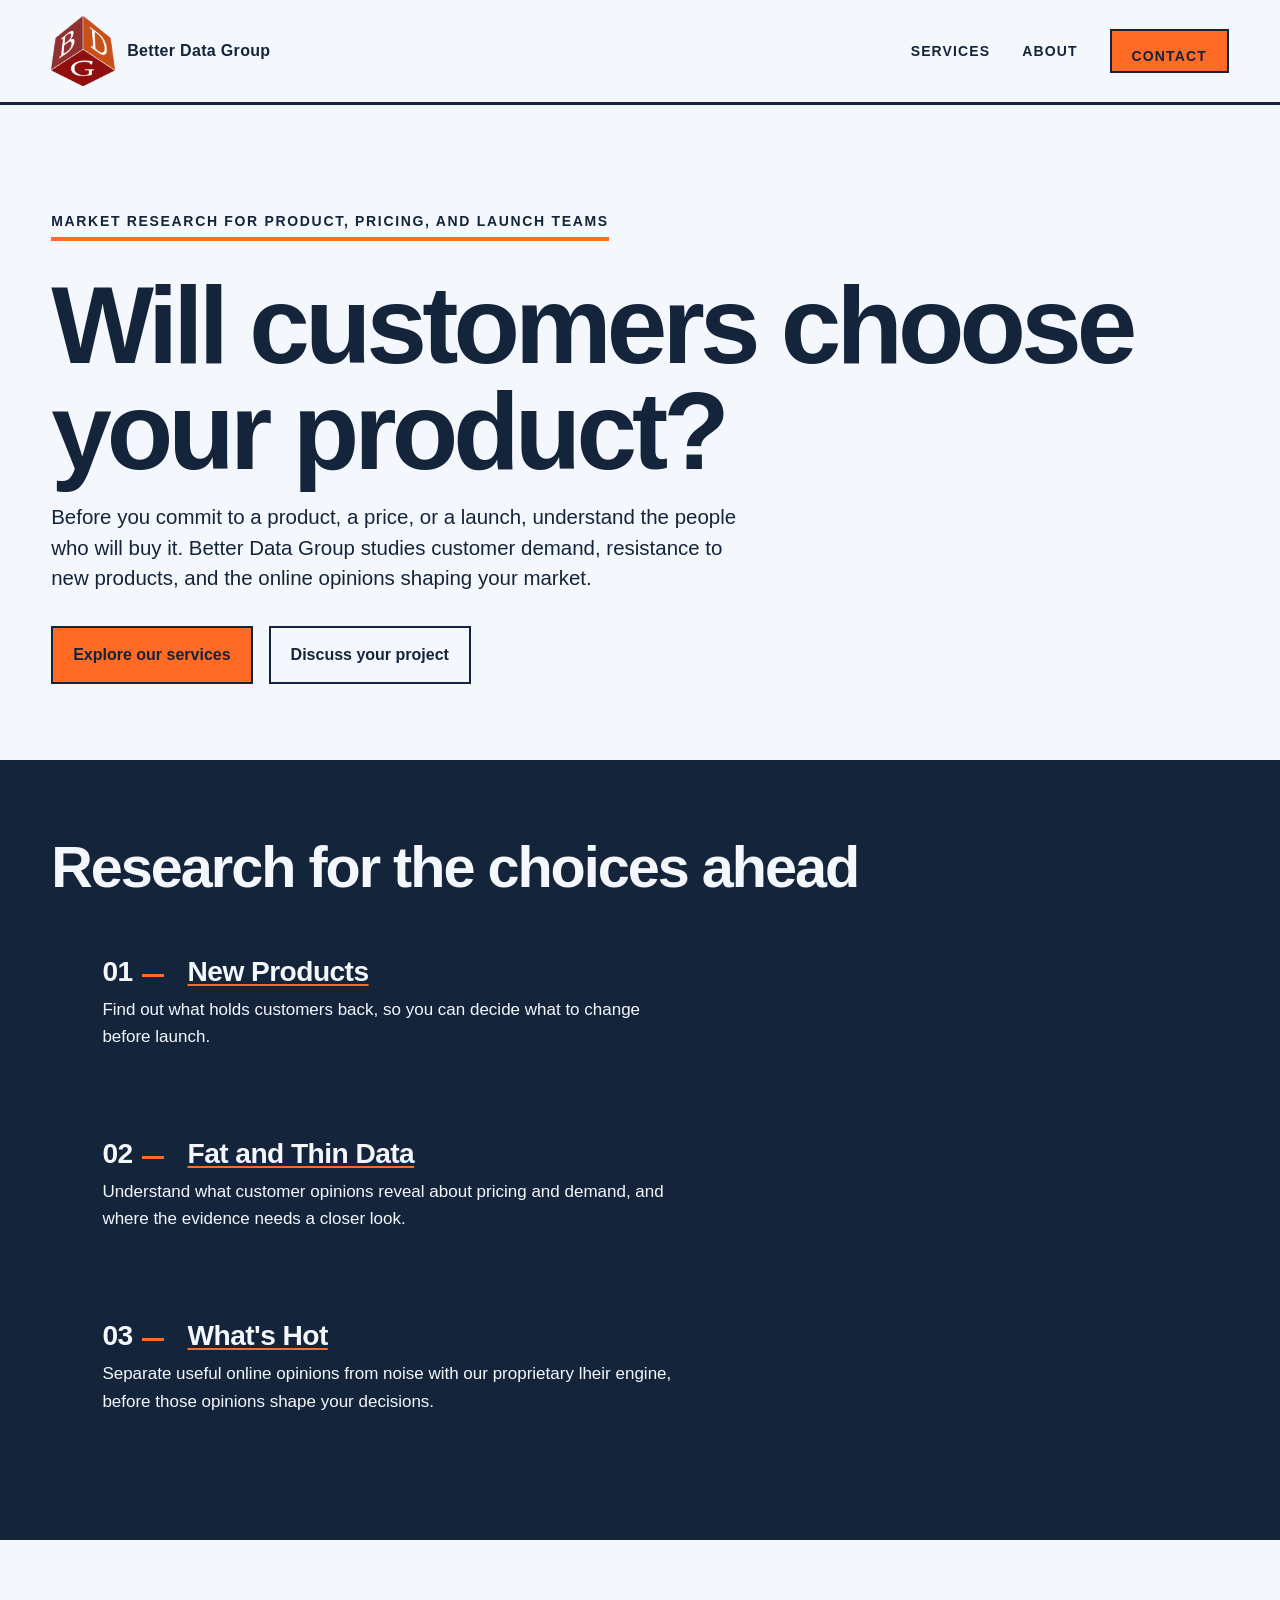
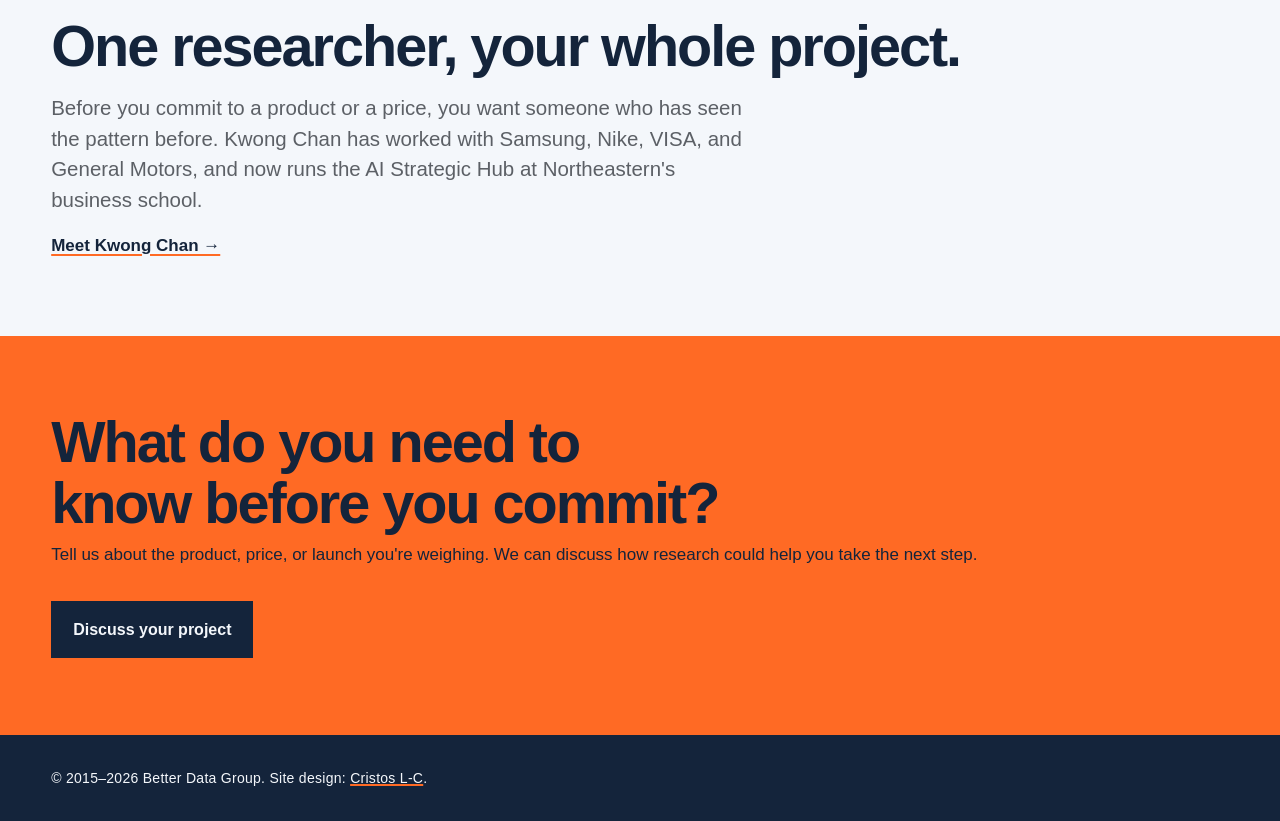
==== index.html @ 86da8189 "staging deploy: main at 2026-10-17T05:16:09Z" ====
<!doctype html>
<html lang="en">
<head>
  <meta charset="utf-8">
  <meta name="viewport" content="width=device-width, initial-scale=1">
  <title>Market Research &amp; Data Analysis | Better Data Group</title>
  <meta name="description" content="Market research for product, pricing, and launch decisions. Work directly with Kwong Chan, market researcher at Better Data Group.">
  <link rel="icon" href="img/bdg-logo.png" type="image/png">
  <link rel="stylesheet" href="css/style.css">
</head>
<body>
  <a class="skip-link" href="#main">Skip to content</a>

  <header class="site-header">
    <nav aria-label="Main navigation">
      <a class="brand" href="index.html">
        <img src="img/bdg-logo.png" alt="Better Data Group logo" width="64" height="70">
        <span>Better Data Group</span>
      </a>
      <ul class="nav-links">
        <li><a href="work.html">Services</a></li>
        <li><a href="about.html">About</a></li>
        <li><a class="btn btn-primary nav-cta" href="contact.html">Contact</a></li>
      </ul>
    </nav>
  </header>

  <main id="main">
    <section class="hero">
      <p class="tagline">Market research for product, pricing, and launch teams</p>
      <h1>Will customers choose your product?</h1>
      <p class="lead">Before you commit to a product, a price, or a launch, understand the people who will buy it. Better Data Group studies customer demand, resistance to new products, and the online opinions shaping your market.</p>
      <div class="hero-actions">
        <a class="btn btn-primary" href="work.html">Explore our services</a>
        <a class="btn btn-ghost" href="contact.html">Discuss your project</a>
      </div>
    </section>

    <section class="field-ink" aria-labelledby="services-heading">
      <div class="section">
        <h2 id="services-heading">Research for the choices ahead</h2>
        <div class="panel-group">
          <article class="panel-item">
            <div class="entry-head">
              <span class="entry-number" aria-hidden="true">01</span>
              <h3><a class="title-link" href="work.html#new-products">New Products</a></h3>
            </div>
            <p>Find out what holds customers back, so you can decide what to change before launch.</p>
          </article>
          <article class="panel-item">
            <div class="entry-head">
              <span class="entry-number" aria-hidden="true">02</span>
              <h3><a class="title-link" href="work.html#fat-and-thin-data">Fat and Thin Data</a></h3>
            </div>
            <p>Understand what customer opinions reveal about pricing and demand, and where the evidence needs a closer look.</p>
          </article>
          <article class="panel-item">
            <div class="entry-head">
              <span class="entry-number" aria-hidden="true">03</span>
              <h3><a class="title-link" href="work.html#whats-hot">What's Hot</a></h3>
            </div>
            <p>Separate useful online opinions from noise with our proprietary lheir engine, before those opinions shape your decisions.</p>
          </article>
        </div>
      </div>
    </section>

    <section class="field-paper" aria-labelledby="people-heading">
      <div class="section">
        <h2 id="people-heading">One researcher, your whole project.</h2>
        <p class="lead muted-lead">Before you commit to a product or a price, you want someone who has seen the pattern before. Kwong Chan has worked with Samsung, Nike, VISA, and General Motors, and now runs the AI Strategic Hub at Northeastern's business school.</p>
        <a class="link-heavy" href="about.html">Meet Kwong Chan →</a>
      </div>
    </section>

    <section class="field-orange cta-strip" aria-labelledby="cta-heading">
      <div class="section">
        <h2 id="cta-heading">What do you need to know before you commit?</h2>
        <p>Tell us about the product, price, or launch you're weighing. We can discuss how research could help you take the next step.</p>
        <div class="actions">
          <a class="btn btn-primary" href="contact.html">Discuss your project</a>
        </div>
      </div>
    </section>
  </main>

  <footer class="site-footer">
    <p>© 2015–2026 Better Data Group. Site design: <a href="https://cristoslc.com">Cristos L-C</a>.</p>
  </footer>
</body>
</html>
---- css/style.css ----
/* Better Data Group — Modernist Poster identity.
   Prescriptive source: docs/brand/VISUAL-IDENTITY.md (status: approved direction).
   Single accent: brighter poster orange #ff6a24 (operator-approved variant of the old-site orange #eb5d1e, which is recorded as the historical source color).
   Paper field: plain white #ffffff (old site's background; warm cream retired).
   System fonts only, no webfonts, no pills, no soft cards, no teal, no green. */

:root {
  --cream: #f4f7fb;
  --ink: #14243b;
  --muted: #5c6066;
  --orange: #ff6a24;
  --rule: 3px;
  --rule-heavy: 4px;
  --rule-fine: 1px;
  --focus: var(--ink);
  --font-display: "Arial Black", "Helvetica Neue", Helvetica, Arial, sans-serif;
  --font-body: "Helvetica Neue", Helvetica, Arial, sans-serif;
  --type-poster: clamp(3rem, 8.5vw, 8rem);
  --type-section: clamp(2rem, 4.5vw, 4rem);
  --type-panel: clamp(1.375rem, 2.2vw, 2rem);
  --type-lead: clamp(1.125rem, 1.6vw, 1.375rem);
  --type-body: 1.0625rem;
  --type-label: 0.875rem;
  --space-1: 0.5rem;
  --space-2: 1rem;
  --space-3: 1.5rem;
  --space-4: 2rem;
  --space-section: clamp(3rem, 6vw, 6rem);
  --space-hero: clamp(3rem, 8vw, 8rem);
  --gutter: clamp(1rem, 4vw, 4rem);
  --maxw: 80rem;
  --measure: 62ch;
  --logo-header: 64px;
}

* { box-sizing: border-box; }

html { scroll-behavior: smooth; }

body {
  margin: 0;
  background: var(--cream);
  color: var(--ink);
  font-family: var(--font-body);
  font-size: var(--type-body);
  line-height: 1.6;
}

/* --- Access ------------------------------------------------------------- */
.skip-link {
  position: absolute;
  left: -9999px;
  top: 0;
  background: var(--ink);
  color: var(--cream);
  padding: var(--space-2) var(--space-3);
  z-index: 50;
}
.skip-link:focus { left: 0; color: var(--cream); }

:where(a, button, .btn):focus-visible {
  outline: 4px solid var(--focus);
  outline-offset: 4px;
}
.field-ink { --focus: var(--cream); }
.field-orange { --focus: var(--ink); }

/* --- Header ------------------------------------------------------------- */
.site-header {
  position: sticky;
  top: 0;
  background: var(--cream);
  border-bottom: var(--rule) solid var(--ink);
  z-index: 10;
}
.site-header nav {
  max-width: var(--maxw);
  margin: 0 auto;
  padding: var(--space-2) var(--gutter);
  display: flex;
  align-items: center;
  justify-content: space-between;
  gap: var(--space-4);
  flex-wrap: wrap;
}
.brand {
  display: flex;
  align-items: center;
  gap: 0.75rem;
  text-decoration: none;
  color: var(--ink);
  font-family: var(--font-body);
  font-size: 1rem;
  font-weight: 700;
  letter-spacing: 0.02em;
}
.brand img { display: block; width: var(--logo-header); height: auto; }
.nav-links {
  display: flex;
  align-items: center;
  gap: var(--space-4);
  list-style: none;
  margin: 0;
  padding: 0;
  flex-wrap: wrap;
}
.nav-links a {
  text-decoration: none;
  color: var(--ink);
  font-size: var(--type-label);
  font-weight: 700;
  letter-spacing: 0.08em;
  text-transform: uppercase;
  padding-bottom: 2px;
}
.nav-links a[aria-current="page"] {
  border-bottom: var(--rule) solid var(--orange);
  color: var(--ink);
}

/* --- Buttons ------------------------------------------------------------- */
.btn {
  display: inline-block;
  padding: 0.875rem 1.25rem;
  min-height: 44px;
  border: 2px solid var(--ink);
  background: var(--orange);
  color: var(--ink);
  font-family: var(--font-body);
  font-size: 1rem;
  font-weight: 700;
  text-decoration: none;
  text-align: center;
  transition: none;
}
.btn-primary:hover { background: var(--ink); color: var(--cream); border-color: var(--ink); }
.btn-primary:active { box-shadow: inset 0 0 0 2px var(--cream); }
.btn-ghost {
  background: transparent;
  color: var(--ink);
  border: 2px solid var(--ink);
}
.btn-ghost:hover { background: var(--ink); color: var(--cream); }
.btn-ghost:active { box-shadow: inset 0 0 0 2px var(--cream); }
/* Button states on ink fields */
.field-ink .btn-primary { border-color: var(--orange); }
.field-ink .btn-primary:hover { background: var(--cream); color: var(--ink); border-color: var(--cream); }
.field-ink .btn-primary:active { box-shadow: inset 0 0 0 2px var(--ink); }
.field-ink .btn-ghost { color: var(--cream); border-color: var(--cream); }
.field-ink .btn-ghost:hover { background: var(--cream); color: var(--ink); }
.field-ink .btn-ghost:active { box-shadow: inset 0 0 0 2px var(--ink); }
/* Button on orange fields */
.field-orange .btn-primary { background: var(--ink); color: var(--cream); border-color: var(--ink); }
.field-orange .btn-primary:hover { background: var(--cream); color: var(--ink); }

/* --- Typography ---------------------------------------------------------- */
h1, h2, h3 {
  font-family: var(--font-display);
  color: var(--ink);
  margin: 0 0 var(--space-2);
}
h1 {
  font-size: var(--type-poster);
  font-weight: 900;
  line-height: 0.98;
  letter-spacing: -0.045em;
  max-width: 18ch;
}
h2 {
  font-size: var(--type-section);
  font-weight: 900;
  line-height: 1.05;
  letter-spacing: -0.035em;
}
h3 {
  font-size: var(--type-panel);
  font-weight: 700;
  line-height: 1.1;
  letter-spacing: -0.02em;
}
h1, h2, h3 { text-wrap: balance; }
h1 { text-wrap: initial; }
p { margin: 0 0 var(--space-2); }

.lead {
  font-size: var(--type-lead);
  line-height: 1.5;
  color: var(--ink);
}
.measure { max-width: var(--measure); }

.tagline {
  display: inline-block;
  font-family: var(--font-body);
  font-size: var(--type-label);
  font-weight: 700;
  letter-spacing: 0.12em;
  text-transform: uppercase;
  color: var(--ink);
  border-bottom: var(--rule-heavy) solid var(--orange);
  padding-bottom: 0.25rem;
  margin: 0 0 var(--space-4);
}

/* --- Hero ---------------------------------------------------------------- */
.hero {
  max-width: var(--maxw);
  margin: 0 auto;
  padding: var(--space-hero) var(--gutter) var(--space-section);
}
.hero .lead { max-width: var(--measure); }
.hero-actions {
  display: flex;
  gap: var(--space-2);
  flex-wrap: wrap;
  margin-top: var(--space-4);
  align-items: center;
}

/* --- Fields (full-width section colors) ---------------------------------- */
.field-paper { background: var(--cream); color: var(--ink); }
.field-ink {
  background: var(--ink);
  color: var(--cream);
}
.field-ink h1, .field-ink h2, .field-ink h3 { color: var(--cream); }
.field-ink .lead { color: var(--cream); }
.field-ink p { color: var(--cream); }
.field-orange {
  background: var(--orange);
  color: var(--ink);
}
.field-orange h1, .field-orange h2, .field-orange h3 { color: var(--ink); }
.field-orange p { color: var(--ink); }

.section {
  max-width: var(--maxw);
  margin: 0 auto;
  padding: var(--space-section) var(--gutter);
}

/* --- Panels and numbered entries (replaces cards) ------------------------- */
.panel-group {
  border-top: var(--rule) solid var(--ink);
}
.panel-item {
  max-width: var(--maxw);
  margin: 0 auto;
  padding: var(--space-4) var(--gutter);
  border-bottom: var(--rule-fine) solid var(--ink);
}
.panel-item:last-of-type { border-bottom: none; }
.entry-head {
  display: flex;
  align-items: baseline;
  gap: var(--space-3);
  flex-wrap: wrap;
}
.entry-number {
  font-family: var(--font-display);
  font-size: var(--type-panel);
  font-weight: 900;
  letter-spacing: -0.02em;
  color: var(--ink);
}
.entry-number::after {
  content: "";
  display: inline-block;
  width: 0.75em;
  border-bottom: var(--rule) solid var(--orange);
  margin-left: 0.35em;
  vertical-align: 0.15em;
}
.field-ink .entry-number { color: var(--cream); }
.panel-item p { max-width: var(--measure); }
.panel-item h3 { margin-bottom: var(--space-1); }
.panel-item .lead { font-size: var(--type-lead); line-height: 1.5; }
.hero-tight { padding-bottom: var(--space-2); }
.section-tight { padding-top: 0; }
.title-link {
  color: inherit;
  text-decoration: underline;
  text-decoration-thickness: 2px;
  text-decoration-color: var(--orange);
  text-underline-offset: 3px;
}
.title-link:hover { text-decoration-color: inherit; }
.muted-lead { max-width: var(--measure); color: var(--muted); }
.link-heavy {
  color: var(--ink);
  font-weight: 700;
  text-decoration: underline;
  text-decoration-thickness: 2px;
  text-decoration-color: var(--orange);
  text-underline-offset: 3px;
}

/* --- People strip / bios -------------------------------------------------- */
.bio-rule { border-top: var(--rule-heavy) solid var(--ink); }

/* --- CTA strips ----------------------------------------------------------- */
.cta-strip { text-align: left; }
.cta-strip h2 { margin-bottom: var(--space-1); }
.cta-strip .actions {
  display: flex;
  gap: var(--space-2);
  flex-wrap: wrap;
  margin-top: var(--space-4);
}

/* --- Footer --------------------------------------------------------------- */
.site-footer {
  background: var(--ink);
  color: var(--cream);
}
.site-footer p {
  max-width: var(--maxw);
  margin: 0 auto;
  padding: var(--space-4) var(--gutter);
  color: var(--cream);
  font-size: var(--type-label);
  letter-spacing: 0.02em;
}
.site-footer a { color: var(--cream); text-decoration: underline; text-decoration-color: var(--orange); text-decoration-thickness: 2px; }

/* --- Reduced motion ------------------------------------------------------- */
@media (prefers-reduced-motion: reduce) {
  html { scroll-behavior: auto; }
}

/* --- Narrow screens -------------------------------------------------------- */
@media (max-width: 40rem) {
  .site-header nav { flex-wrap: wrap; }
  .nav-links { gap: var(--space-2); }
}
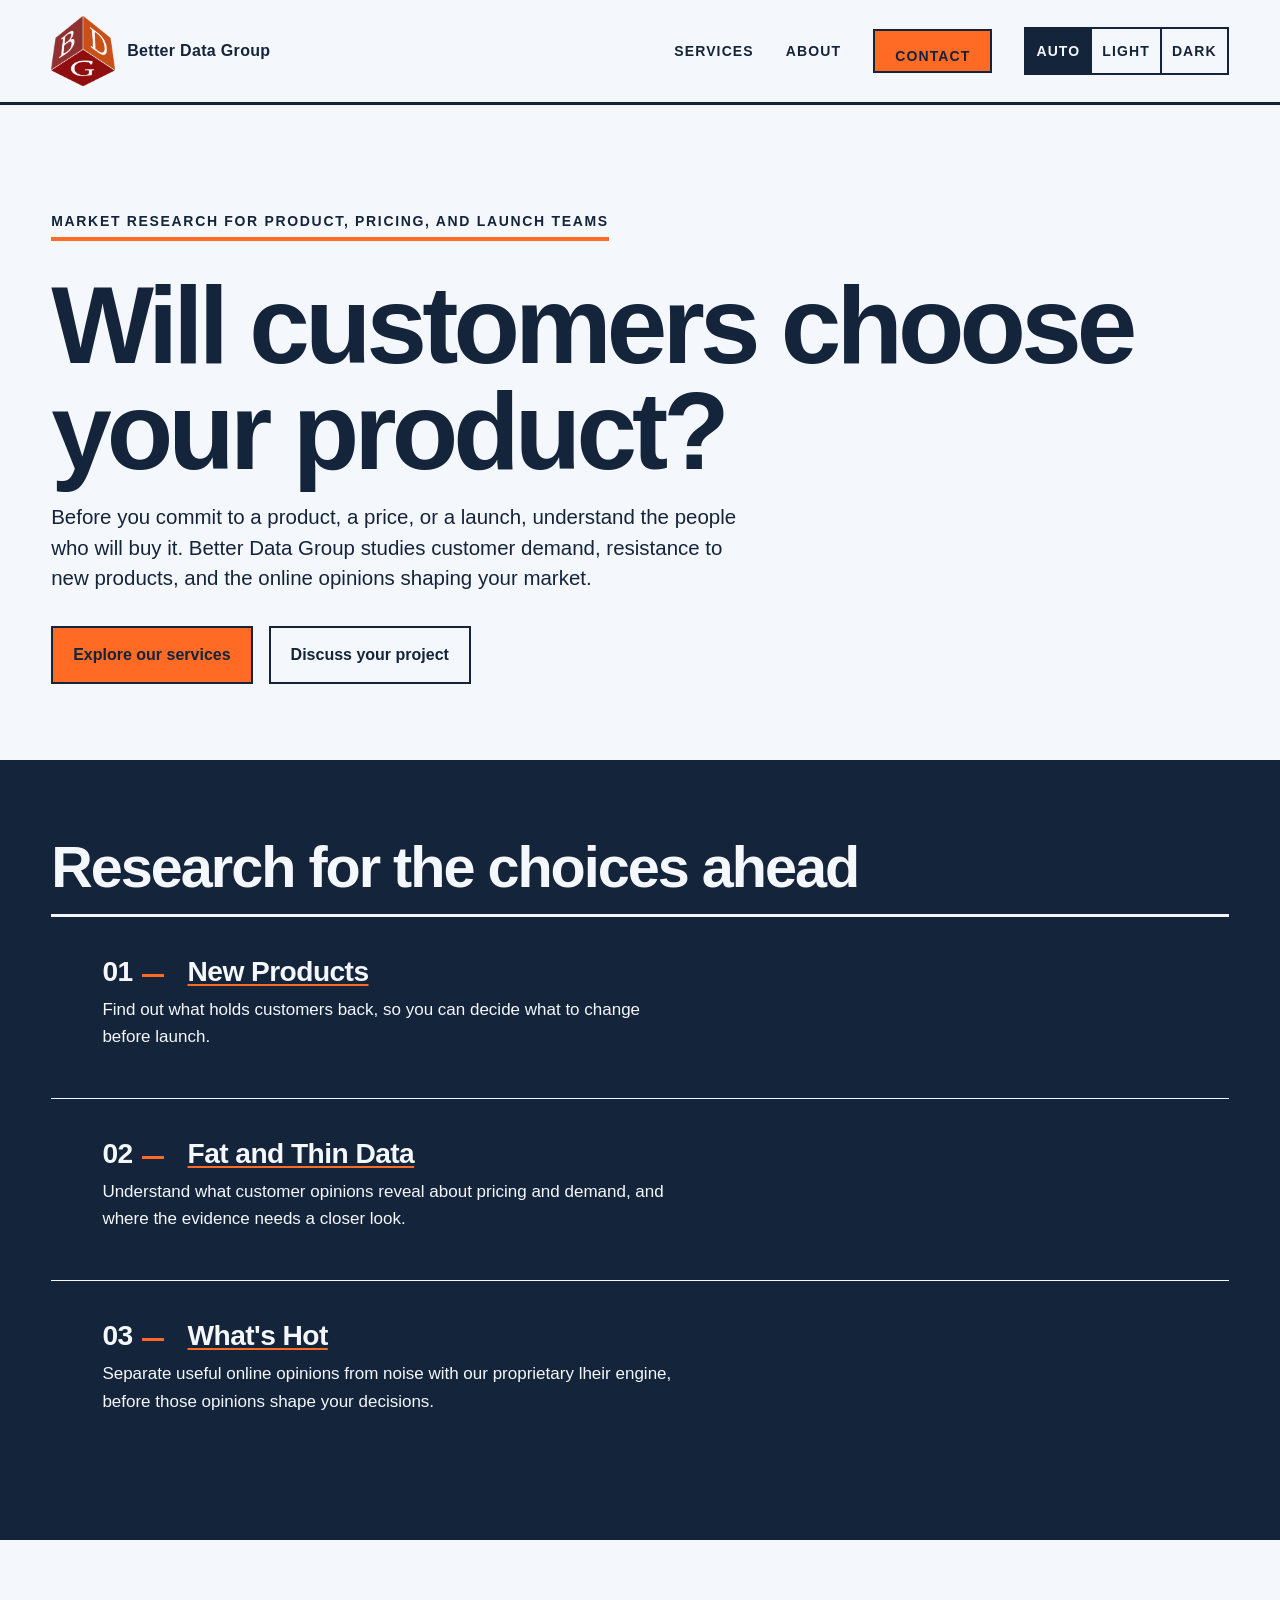
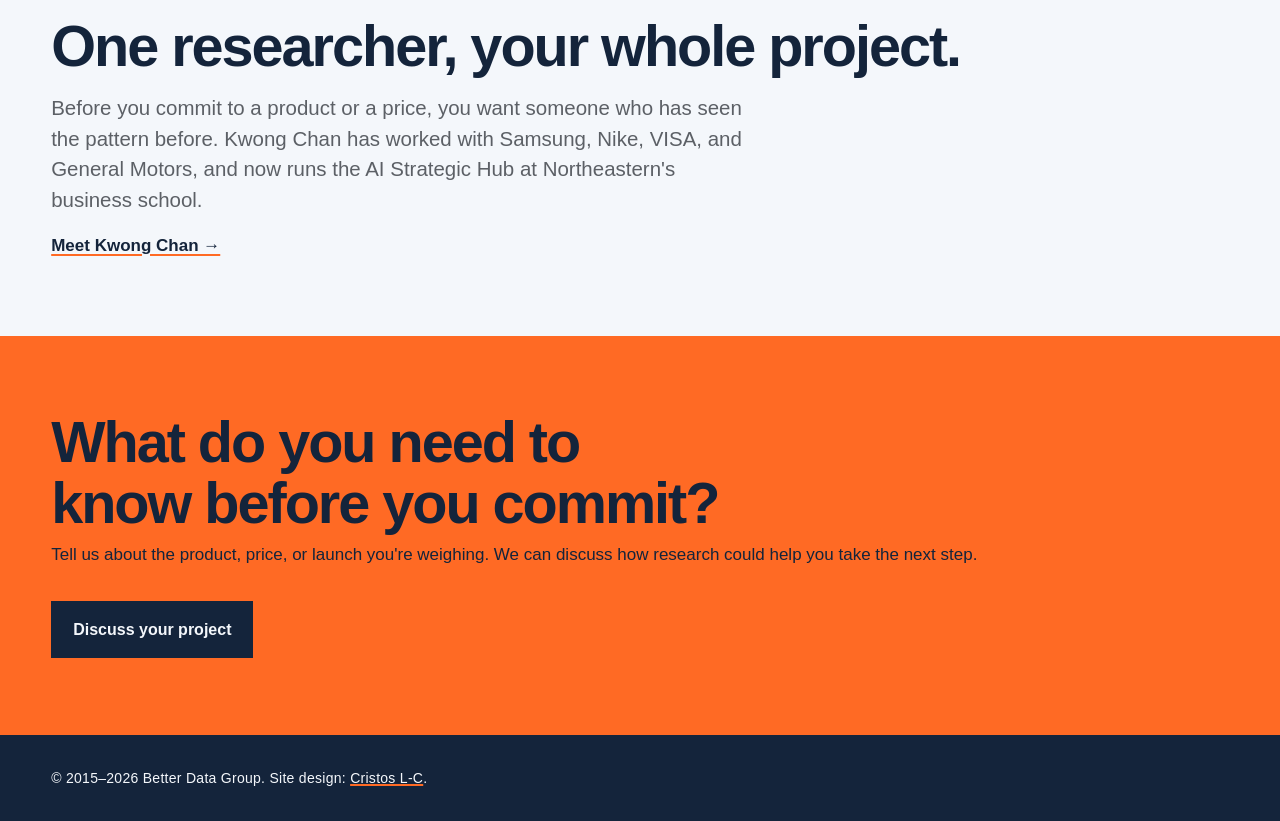
==== commit 9b893f3d: "staging deploy: main at 2026-10-17T10:53:03Z" ====
--- a/index.html
+++ b/index.html
@@ -6,7 +6,7 @@
   <title>Market Research &amp; Data Analysis | Better Data Group</title>
   <meta name="description" content="Market research for product, pricing, and launch decisions. Work directly with Kwong Chan, market researcher at Better Data Group.">
   <link rel="icon" href="img/bdg-logo.png" type="image/png">
-  <link rel="stylesheet" href="css/style.css">
+  <link rel="stylesheet" href="css/style.css?v=20261017">
 </head>
 <body>
   <a class="skip-link" href="#main">Skip to content</a>
@@ -17,11 +17,24 @@
         <img src="img/bdg-logo.png" alt="Better Data Group logo" width="64" height="70">
         <span>Better Data Group</span>
       </a>
-      <ul class="nav-links">
+      <div class="nav-right">
+        <ul class="nav-links">
         <li><a href="work.html">Services</a></li>
         <li><a href="about.html">About</a></li>
         <li><a class="btn btn-primary nav-cta" href="contact.html">Contact</a></li>
-      </ul>
+        </ul>
+        <fieldset class="theme-switch">
+          <legend class="visually-hidden">Color theme</legend>
+          <div class="theme-switch-options">
+            <input type="radio" name="theme" id="theme-auto" value="auto" checked>
+            <label for="theme-auto">Auto</label>
+            <input type="radio" name="theme" id="theme-light" value="light">
+            <label for="theme-light">Light</label>
+            <input type="radio" name="theme" id="theme-dark" value="dark">
+            <label for="theme-dark">Dark</label>
+          </div>
+        </fieldset>
+      </div>
     </nav>
   </header>
 
@@ -87,5 +100,6 @@
   <footer class="site-footer">
     <p>© 2015–2026 Better Data Group. Site design: <a href="https://cristoslc.com">Cristos L-C</a>.</p>
   </footer>
+  <script src="js/theme.js" defer></script>
 </body>
 </html>
--- a/css/style.css
+++ b/css/style.css
@@ -1,18 +1,27 @@
 /* Better Data Group — Modernist Poster identity.
    Prescriptive source: docs/brand/VISUAL-IDENTITY.md (status: approved direction).
    Single accent: brighter poster orange #ff6a24 (operator-approved variant of the old-site orange #eb5d1e, which is recorded as the historical source color).
-   Paper field: plain white #ffffff (old site's background; warm cream retired).
-   System fonts only, no webfonts, no pills, no soft cards, no teal, no green. */
+   Paper field: porcelain #f4f7fb (cool tint; plain white and warm cream retired).
+   System fonts only, no webfonts, no pills, no soft cards, no teal, no green.
+   Themes: light (default) and dark, selected by the OS preference or by an
+   explicit [data-theme] choice; see the theme override layer below. */
 
 :root {
-  --cream: #f4f7fb;
-  --ink: #14243b;
-  --muted: #5c6066;
-  --orange: #ff6a24;
+  /* --- Palette primitives: the identity anchors. These never change ------- */
+  --cream: #f4f7fb;   /* porcelain paper */
+  --ink: #14243b;     /* identity navy */
+  --muted: #5c6066;   /* quiet gray, light theme */
+  --orange: #ff6a24;  /* poster orange, the only accent */
+
+  /* --- Semantic roles: single source of truth, light theme values -------- */
+  --bg: var(--cream);       /* page ground */
+  --fg: var(--ink);         /* default text and rules on the ground */
+  --rule-color: var(--ink); /* structural rules on the ground */
+  --focus: var(--fg);       /* focus ring follows the surrounding field */
+
   --rule: 3px;
   --rule-heavy: 4px;
   --rule-fine: 1px;
-  --focus: var(--ink);
   --font-display: "Arial Black", "Helvetica Neue", Helvetica, Arial, sans-serif;
   --font-body: "Helvetica Neue", Helvetica, Arial, sans-serif;
   --type-poster: clamp(3rem, 8.5vw, 8rem);
@@ -33,44 +42,81 @@
   --logo-header: 64px;
 }
 
+/* --- Theme override layer --------------------------------------------------
+   Only the semantic roles change between themes; the primitives (porcelain,
+   navy, orange) never change, so dark is the identity inverted rather than a
+   second palette. An explicit [data-theme] choice beats the OS preference:
+   [data-theme="light"] suppresses the dark media block, and [data-theme="dark"]
+   applies dark even when the OS is light. Without JavaScript no [data-theme]
+   is set and the site follows the OS. The dark ground is a cool near-black
+   (#0b1220) while every navy band and the footer keep --ink: near-black only
+   replaces the paper ground, so the field system is unchanged and the 3px
+   porcelain rules keep the poster's sharp divisions (a fill step between two
+   dark fields is too slight to carry the division on its own). */
+@media (prefers-color-scheme: dark) {
+  :root:not([data-theme="light"]) {
+    --bg: #0b1220;
+    --fg: var(--cream);
+    --muted: #98a6ba;
+    --rule-color: var(--cream);
+  }
+}
+:root[data-theme="dark"] {
+  --bg: #0b1220;
+  --fg: var(--cream);
+  --muted: #98a6ba;
+  --rule-color: var(--cream);
+}
+
 * { box-sizing: border-box; }
 
 html { scroll-behavior: smooth; }
 
 body {
   margin: 0;
-  background: var(--cream);
-  color: var(--ink);
+  background: var(--bg);
+  color: var(--fg);
   font-family: var(--font-body);
   font-size: var(--type-body);
   line-height: 1.6;
 }
 
 /* --- Access ------------------------------------------------------------- */
+.visually-hidden {
+  position: absolute;
+  width: 1px;
+  height: 1px;
+  padding: 0;
+  margin: -1px;
+  overflow: hidden;
+  clip: rect(0 0 0 0);
+  white-space: nowrap;
+  border: 0;
+}
 .skip-link {
   position: absolute;
   left: -9999px;
   top: 0;
-  background: var(--ink);
-  color: var(--cream);
+  background: var(--fg);
+  color: var(--bg);
   padding: var(--space-2) var(--space-3);
   z-index: 50;
 }
-.skip-link:focus { left: 0; color: var(--cream); }
+.skip-link:focus { left: 0; }
 
 :where(a, button, .btn):focus-visible {
   outline: 4px solid var(--focus);
   outline-offset: 4px;
 }
-.field-ink { --focus: var(--cream); }
+.field-ink { --focus: var(--cream); --rule-color: var(--cream); }
 .field-orange { --focus: var(--ink); }
 
 /* --- Header ------------------------------------------------------------- */
 .site-header {
   position: sticky;
   top: 0;
-  background: var(--cream);
-  border-bottom: var(--rule) solid var(--ink);
+  background: var(--bg);
+  border-bottom: var(--rule) solid var(--rule-color);
   z-index: 10;
 }
 .site-header nav {
@@ -83,12 +129,18 @@
   gap: var(--space-4);
   flex-wrap: wrap;
 }
+.nav-right {
+  display: flex;
+  align-items: center;
+  gap: var(--space-4);
+  flex-wrap: wrap;
+}
 .brand {
   display: flex;
   align-items: center;
   gap: 0.75rem;
   text-decoration: none;
-  color: var(--ink);
+  color: var(--fg);
   font-family: var(--font-body);
   font-size: 1rem;
   font-weight: 700;
@@ -106,7 +158,7 @@
 }
 .nav-links a {
   text-decoration: none;
-  color: var(--ink);
+  color: var(--fg);
   font-size: var(--type-label);
   font-weight: 700;
   letter-spacing: 0.08em;
@@ -115,7 +167,59 @@
 }
 .nav-links a[aria-current="page"] {
   border-bottom: var(--rule) solid var(--orange);
-  color: var(--ink);
+  color: var(--fg);
+}
+
+/* --- Theme switcher -------------------------------------------------------
+   A fieldset of three radios, styled as a segmented control that matches the
+   buttons (zero radius, 2px solid borders, 44px minimum target). Radios are
+   used rather than aria-pressed buttons because the browser gives native
+   single-selection semantics, a "1 of 3" announcement, and arrow-key movement
+   between options with no scripting; the visible label is the accessible name
+   and the legend names the group. The input stays in the focus order and its
+   :checked state drives the visual segment, so the control is coherent even
+   before any script runs. */
+.theme-switch {
+  border: 0;
+  margin: 0;
+  padding: 0;
+  min-inline-size: 0;
+}
+.theme-switch-options {
+  display: inline-flex;
+  border: 2px solid var(--fg);
+}
+.theme-switch-options input {
+  position: absolute;
+  width: 1px;
+  height: 1px;
+  opacity: 0;
+  margin: 0;
+  pointer-events: none;
+}
+.theme-switch-options label {
+  display: inline-flex;
+  align-items: center;
+  justify-content: center;
+  min-height: 44px;
+  min-width: 44px;
+  padding: 0 0.625rem;
+  border-left: 2px solid var(--fg);
+  color: var(--fg);
+  font-size: var(--type-label);
+  font-weight: 700;
+  letter-spacing: 0.08em;
+  text-transform: uppercase;
+  cursor: pointer;
+}
+.theme-switch-options label:first-of-type { border-left: none; }
+.theme-switch-options input:checked + label {
+  background: var(--fg);
+  color: var(--bg);
+}
+.theme-switch-options input:focus-visible + label {
+  outline: 4px solid var(--focus);
+  outline-offset: 4px;
 }
 
 /* --- Buttons ------------------------------------------------------------- */
@@ -123,7 +227,7 @@
   display: inline-block;
   padding: 0.875rem 1.25rem;
   min-height: 44px;
-  border: 2px solid var(--ink);
+  border: 2px solid var(--fg);
   background: var(--orange);
   color: var(--ink);
   font-family: var(--font-body);
@@ -133,15 +237,15 @@
   text-align: center;
   transition: none;
 }
-.btn-primary:hover { background: var(--ink); color: var(--cream); border-color: var(--ink); }
-.btn-primary:active { box-shadow: inset 0 0 0 2px var(--cream); }
+.btn-primary:hover { background: var(--fg); color: var(--bg); border-color: var(--fg); }
+.btn-primary:active { box-shadow: inset 0 0 0 2px var(--bg); }
 .btn-ghost {
   background: transparent;
-  color: var(--ink);
-  border: 2px solid var(--ink);
-}
-.btn-ghost:hover { background: var(--ink); color: var(--cream); }
-.btn-ghost:active { box-shadow: inset 0 0 0 2px var(--cream); }
+  color: var(--fg);
+  border: 2px solid var(--fg);
+}
+.btn-ghost:hover { background: var(--fg); color: var(--bg); }
+.btn-ghost:active { box-shadow: inset 0 0 0 2px var(--bg); }
 /* Button states on ink fields */
 .field-ink .btn-primary { border-color: var(--orange); }
 .field-ink .btn-primary:hover { background: var(--cream); color: var(--ink); border-color: var(--cream); }
@@ -156,7 +260,7 @@
 /* --- Typography ---------------------------------------------------------- */
 h1, h2, h3 {
   font-family: var(--font-display);
-  color: var(--ink);
+  color: var(--fg);
   margin: 0 0 var(--space-2);
 }
 h1 {
@@ -185,7 +289,7 @@
 .lead {
   font-size: var(--type-lead);
   line-height: 1.5;
-  color: var(--ink);
+  color: var(--fg);
 }
 .measure { max-width: var(--measure); }
 
@@ -196,7 +300,7 @@
   font-weight: 700;
   letter-spacing: 0.12em;
   text-transform: uppercase;
-  color: var(--ink);
+  color: var(--fg);
   border-bottom: var(--rule-heavy) solid var(--orange);
   padding-bottom: 0.25rem;
   margin: 0 0 var(--space-4);
@@ -218,7 +322,7 @@
 }
 
 /* --- Fields (full-width section colors) ---------------------------------- */
-.field-paper { background: var(--cream); color: var(--ink); }
+.field-paper { background: var(--bg); color: var(--fg); }
 .field-ink {
   background: var(--ink);
   color: var(--cream);
@@ -241,13 +345,13 @@
 
 /* --- Panels and numbered entries (replaces cards) ------------------------- */
 .panel-group {
-  border-top: var(--rule) solid var(--ink);
+  border-top: var(--rule) solid var(--rule-color);
 }
 .panel-item {
   max-width: var(--maxw);
   margin: 0 auto;
   padding: var(--space-4) var(--gutter);
-  border-bottom: var(--rule-fine) solid var(--ink);
+  border-bottom: var(--rule-fine) solid var(--rule-color);
 }
 .panel-item:last-of-type { border-bottom: none; }
 .entry-head {
@@ -261,7 +365,7 @@
   font-size: var(--type-panel);
   font-weight: 900;
   letter-spacing: -0.02em;
-  color: var(--ink);
+  color: var(--fg);
 }
 .entry-number::after {
   content: "";
@@ -287,7 +391,7 @@
 .title-link:hover { text-decoration-color: inherit; }
 .muted-lead { max-width: var(--measure); color: var(--muted); }
 .link-heavy {
-  color: var(--ink);
+  color: var(--fg);
   font-weight: 700;
   text-decoration: underline;
   text-decoration-thickness: 2px;
@@ -296,7 +400,49 @@
 }
 
 /* --- People strip / bios -------------------------------------------------- */
-.bio-rule { border-top: var(--rule-heavy) solid var(--ink); }
+.bio-rule { border-top: var(--rule-heavy) solid var(--rule-color); }
+
+/* --- Fact list (credentials, journals) ------------------------------------ */
+.fact-list {
+  list-style: none;
+  margin: var(--space-2) 0 var(--space-3);
+  padding: 0;
+  max-width: var(--measure);
+  border-top: var(--rule-fine) solid var(--rule-color);
+}
+.fact-list li {
+  padding: var(--space-1) 0;
+  border-bottom: var(--rule-fine) solid var(--rule-color);
+  font-size: var(--type-body);
+}
+.field-ink .fact-list, .field-ink .fact-list li { border-color: var(--cream); }
+
+/* --- Name wall (worked-with companies) ------------------------------------ */
+.name-wall {
+  list-style: none;
+  margin: var(--space-3) 0 var(--space-2);
+  padding: 0;
+  display: flex;
+  flex-wrap: wrap;
+  gap: 0;
+}
+.name-wall li {
+  font-family: var(--font-display);
+  font-weight: 900;
+  font-size: var(--type-panel);
+  letter-spacing: -0.02em;
+  color: var(--cream);
+  padding: 0 var(--space-3) 0 0;
+}
+.name-wall li + li::before {
+  content: "";
+  display: inline-block;
+  width: 0.5em;
+  border-bottom: var(--rule) solid var(--orange);
+  margin-right: var(--space-3);
+  vertical-align: 0.25em;
+}
+.field-ink .muted-lead { color: var(--cream); }
 
 /* --- CTA strips ----------------------------------------------------------- */
 .cta-strip { text-align: left; }
@@ -332,4 +478,5 @@
 @media (max-width: 40rem) {
   .site-header nav { flex-wrap: wrap; }
   .nav-links { gap: var(--space-2); }
-}+  .nav-right { gap: var(--space-2); }
+}
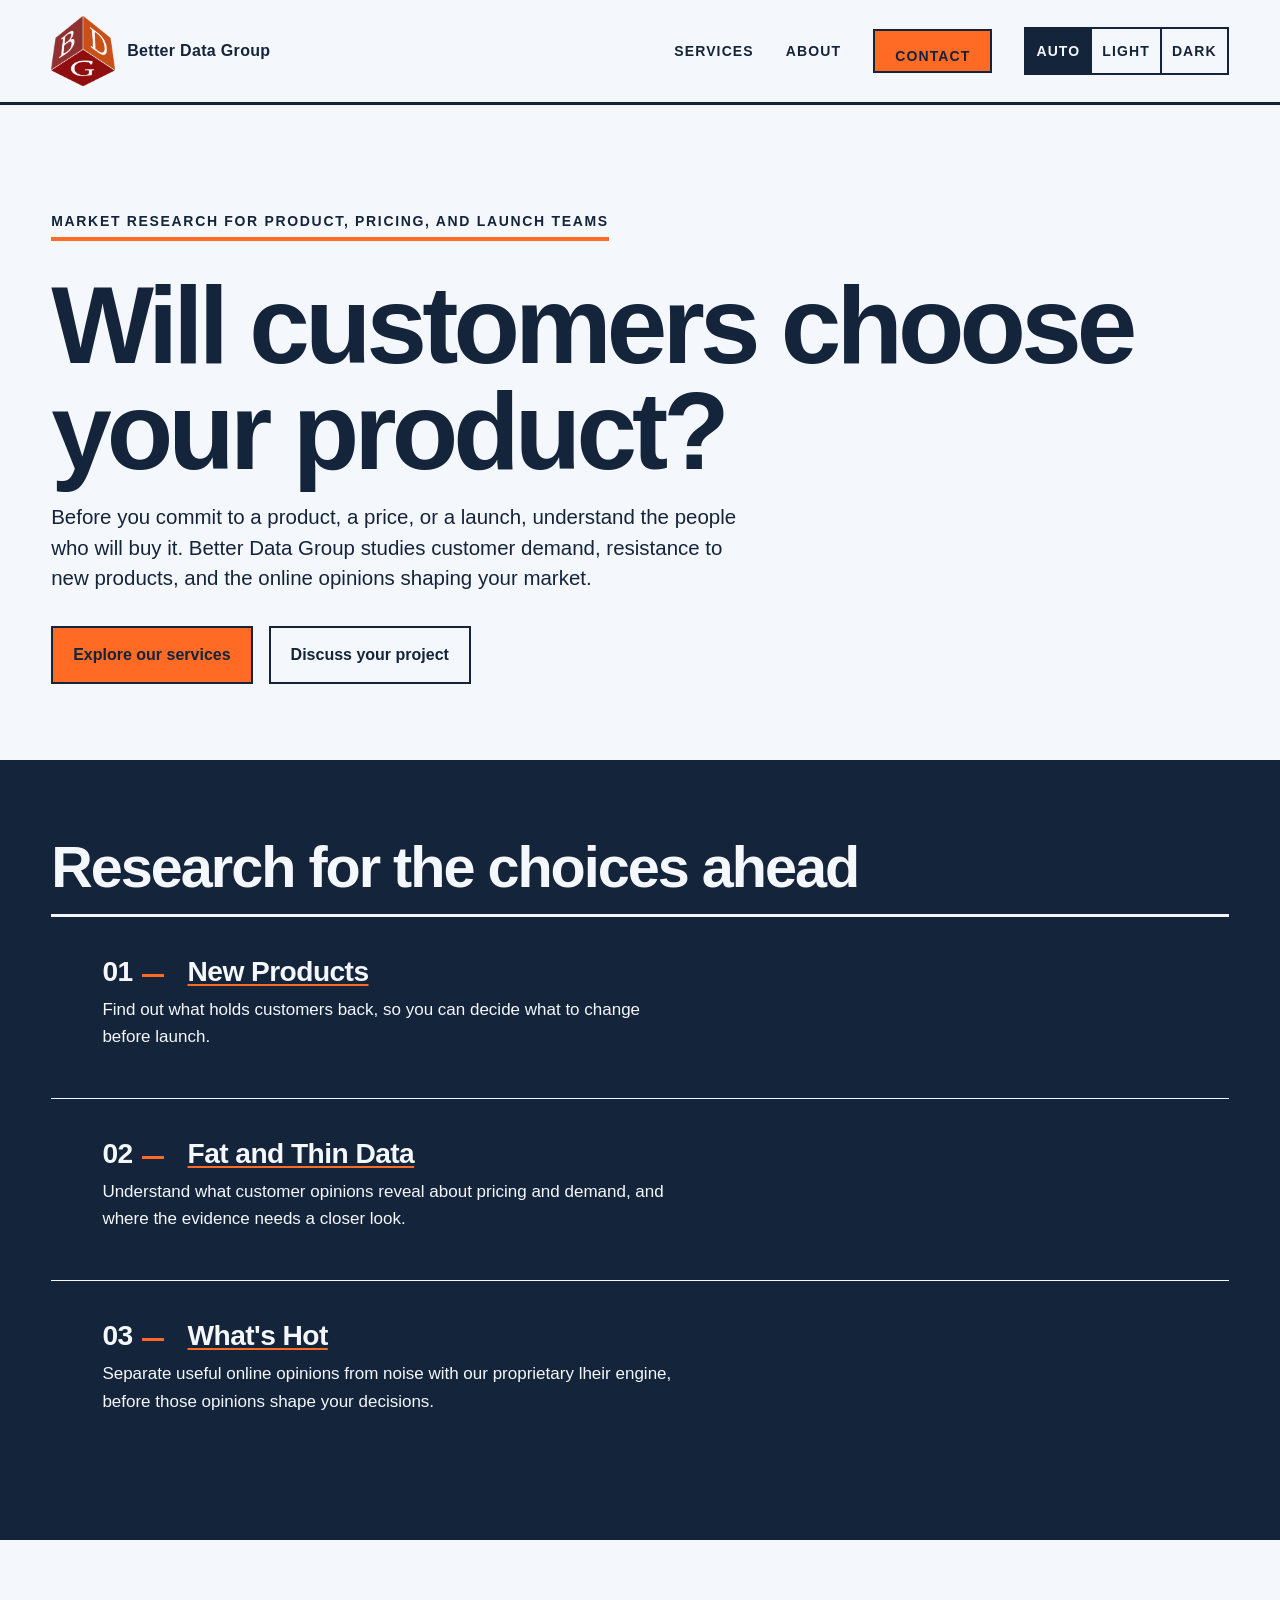
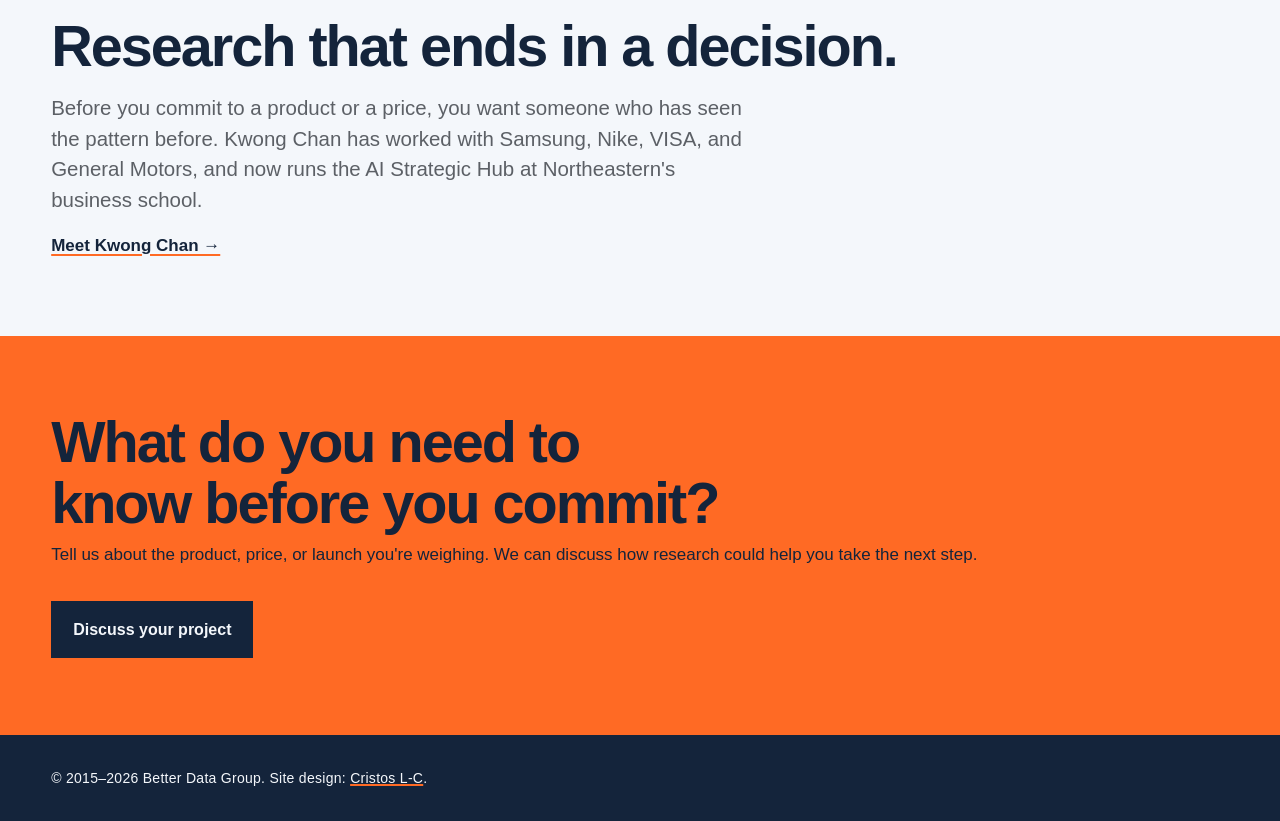
==== commit 186d6d79: "staging deploy: main at 2026-10-17T14:40:25Z" ====
--- a/index.html
+++ b/index.html
@@ -6,7 +6,7 @@
   <title>Market Research &amp; Data Analysis | Better Data Group</title>
   <meta name="description" content="Market research for product, pricing, and launch decisions. Work directly with Kwong Chan, market researcher at Better Data Group.">
   <link rel="icon" href="img/bdg-logo.png" type="image/png">
-  <link rel="stylesheet" href="css/style.css?v=20261017">
+  <link rel="stylesheet" href="css/style.css?v=20261017-2">
 </head>
 <body>
   <a class="skip-link" href="#main">Skip to content</a>
@@ -80,7 +80,7 @@
 
     <section class="field-paper" aria-labelledby="people-heading">
       <div class="section">
-        <h2 id="people-heading">One researcher, your whole project.</h2>
+        <h2 id="people-heading">Research that ends in a decision.</h2>
         <p class="lead muted-lead">Before you commit to a product or a price, you want someone who has seen the pattern before. Kwong Chan has worked with Samsung, Nike, VISA, and General Motors, and now runs the AI Strategic Hub at Northeastern's business school.</p>
         <a class="link-heavy" href="about.html">Meet Kwong Chan →</a>
       </div>
--- a/css/style.css
+++ b/css/style.css
@@ -375,6 +375,12 @@
   margin-left: 0.35em;
   vertical-align: 0.15em;
 }
+.entry-head-lg .entry-number {
+  /* About's credential panels pair the number with a section-scale h2;
+     grow the number to match so the 01—02—03 rhythm reads with the same
+     number-to-heading weight as the h3 panels on work and contact. */
+  font-size: var(--type-section);
+}
 .field-ink .entry-number { color: var(--cream); }
 .panel-item p { max-width: var(--measure); }
 .panel-item h3 { margin-bottom: var(--space-1); }
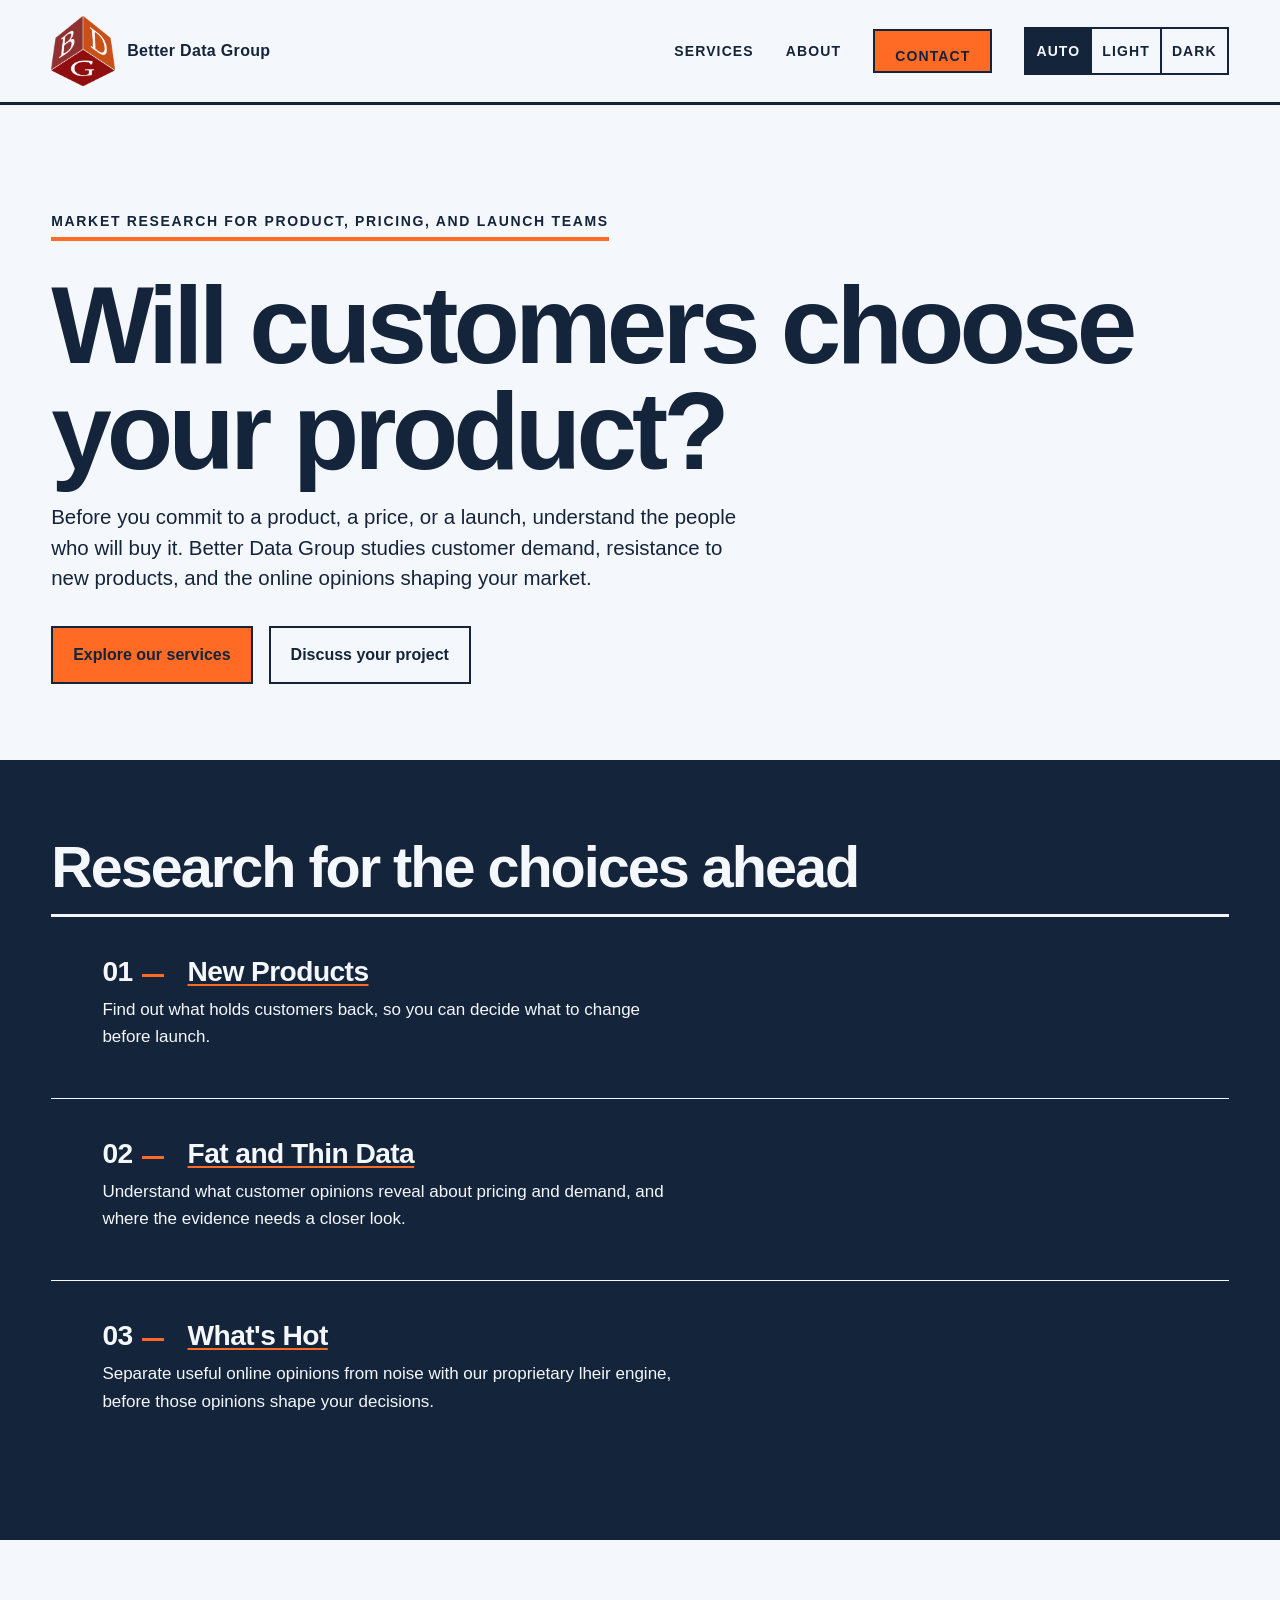
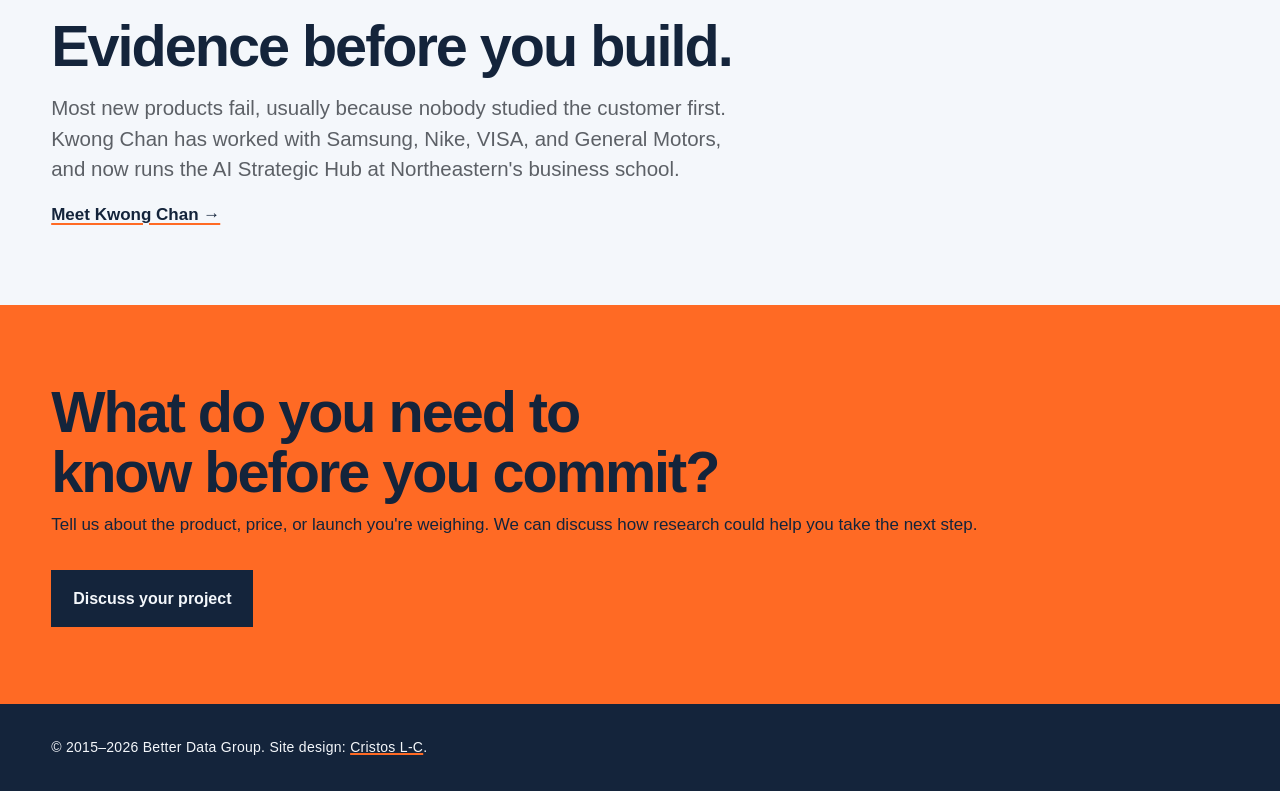
==== commit 228fe86c: "staging deploy: main at 2026-10-17T15:18:47Z" ====
--- a/index.html
+++ b/index.html
@@ -80,8 +80,8 @@
 
     <section class="field-paper" aria-labelledby="people-heading">
       <div class="section">
-        <h2 id="people-heading">Research that ends in a decision.</h2>
-        <p class="lead muted-lead">Before you commit to a product or a price, you want someone who has seen the pattern before. Kwong Chan has worked with Samsung, Nike, VISA, and General Motors, and now runs the AI Strategic Hub at Northeastern's business school.</p>
+        <h2 id="people-heading">Evidence before you build.</h2>
+        <p class="lead muted-lead">Most new products fail, usually because nobody studied the customer first. Kwong Chan has worked with Samsung, Nike, VISA, and General Motors, and now runs the AI Strategic Hub at Northeastern's business school.</p>
         <a class="link-heavy" href="about.html">Meet Kwong Chan →</a>
       </div>
     </section>
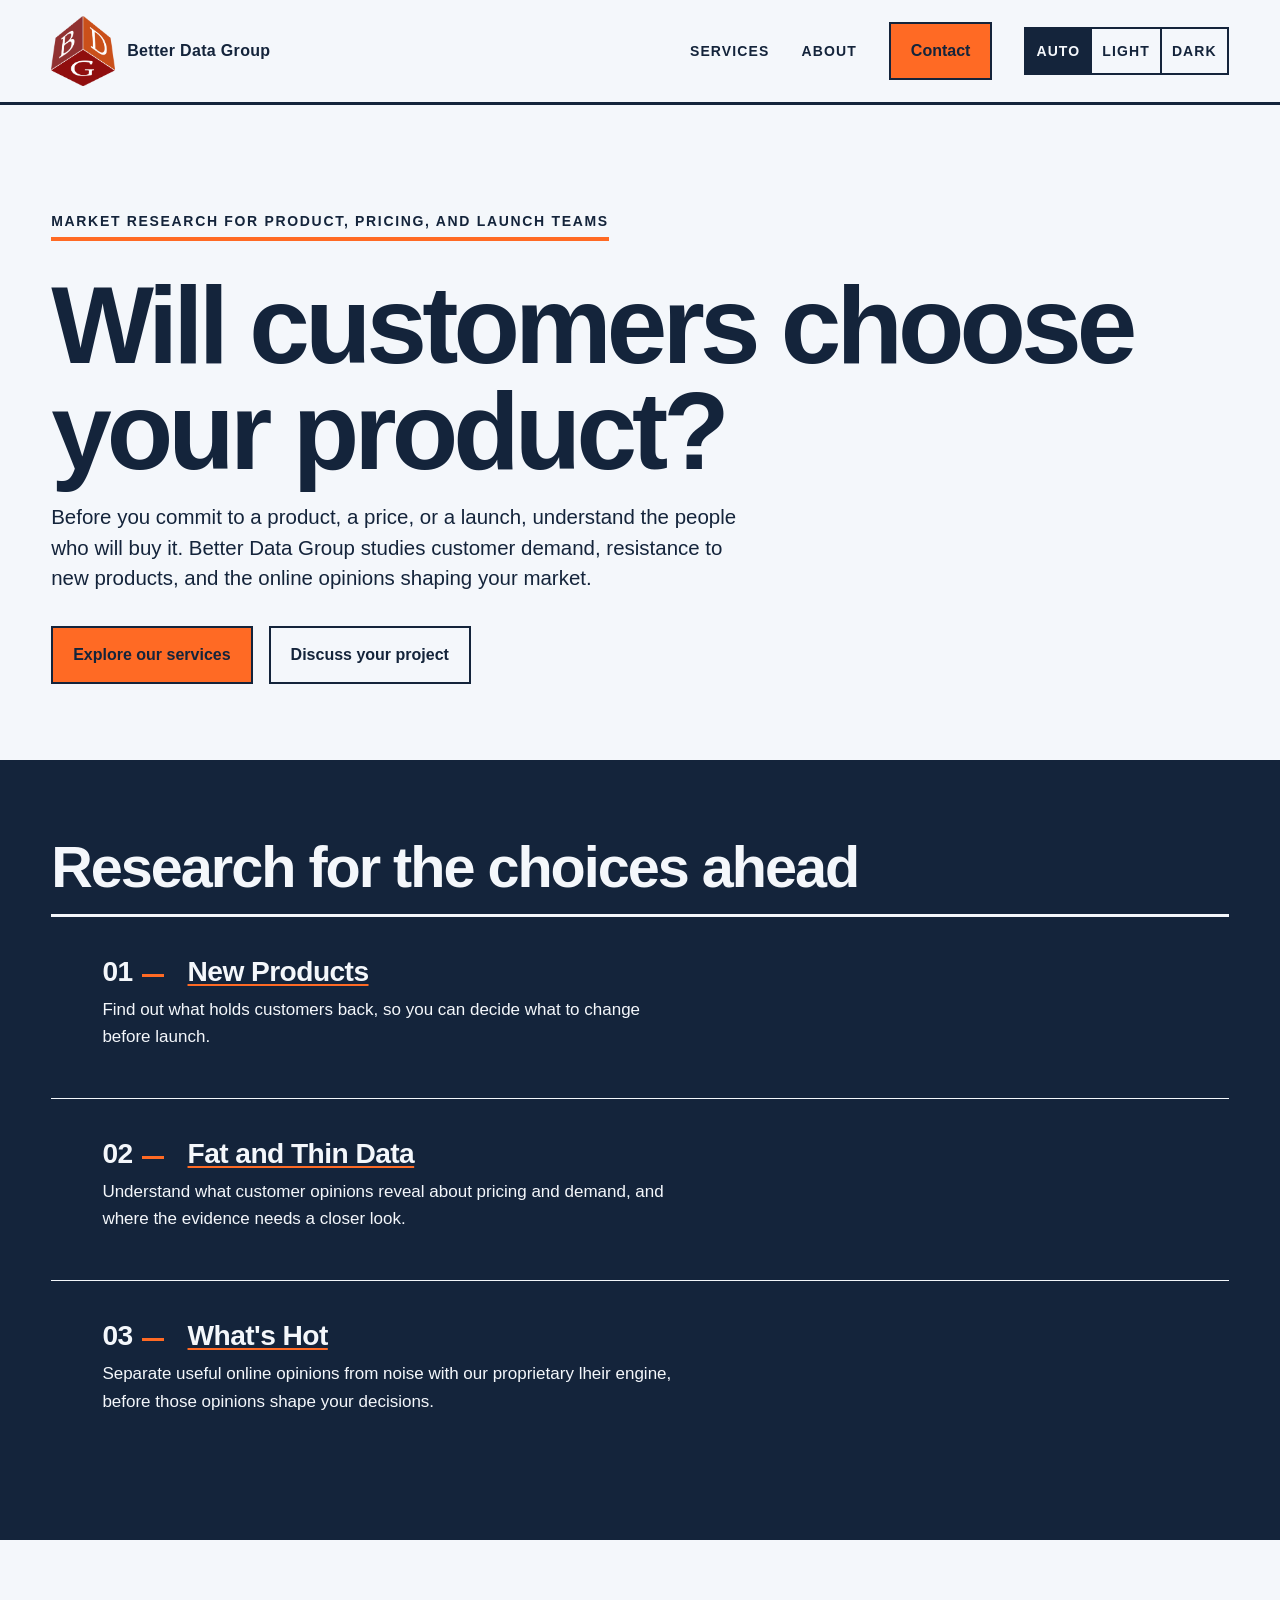
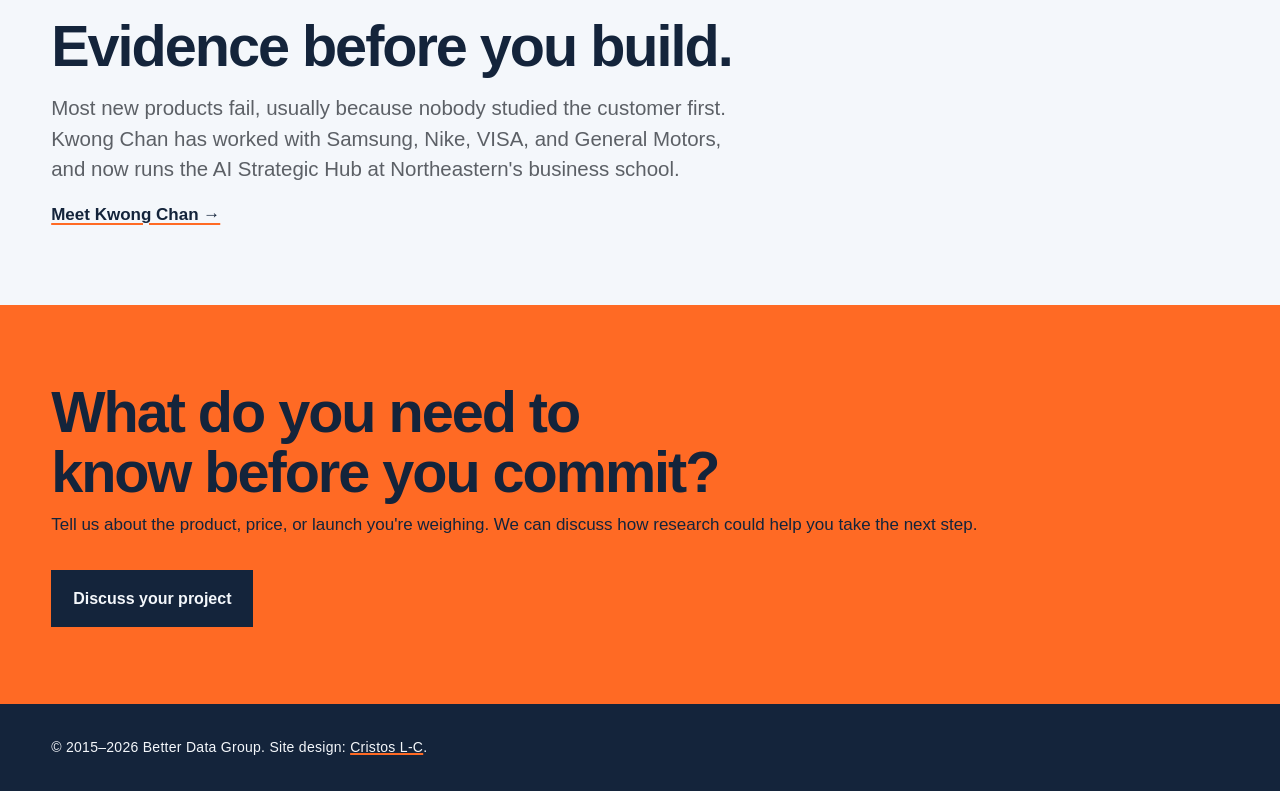
==== commit 8b251008: "staging deploy: main at 2026-10-17T20:32:49Z" ====
--- a/index.html
+++ b/index.html
@@ -5,8 +5,20 @@
   <meta name="viewport" content="width=device-width, initial-scale=1">
   <title>Market Research &amp; Data Analysis | Better Data Group</title>
   <meta name="description" content="Market research for product, pricing, and launch decisions. Work directly with Kwong Chan, market researcher at Better Data Group.">
+  <script>
+    /* Apply an explicit Auto/Light/Dark choice before first paint. */
+    (function () {
+      try {
+        var stored = localStorage.getItem("theme");
+        if (stored === "light" || stored === "dark") {
+          document.documentElement.setAttribute("data-theme", stored);
+        }
+      } catch (error) {}
+    })();
+  </script>
+  <noscript><style>.theme-switch { display: none; }</style></noscript>
   <link rel="icon" href="img/bdg-logo.png" type="image/png">
-  <link rel="stylesheet" href="css/style.css?v=20261017-2">
+  <link rel="stylesheet" href="css/style.css?v=20261017-3">
 </head>
 <body>
   <a class="skip-link" href="#main">Skip to content</a>
--- a/css/style.css
+++ b/css/style.css
@@ -156,7 +156,7 @@
   padding: 0;
   flex-wrap: wrap;
 }
-.nav-links a {
+.nav-links a:not(.btn) {
   text-decoration: none;
   color: var(--fg);
   font-size: var(--type-label);
@@ -165,7 +165,7 @@
   text-transform: uppercase;
   padding-bottom: 2px;
 }
-.nav-links a[aria-current="page"] {
+.nav-links a[aria-current="page"]:not(.btn) {
   border-bottom: var(--rule) solid var(--orange);
   color: var(--fg);
 }
